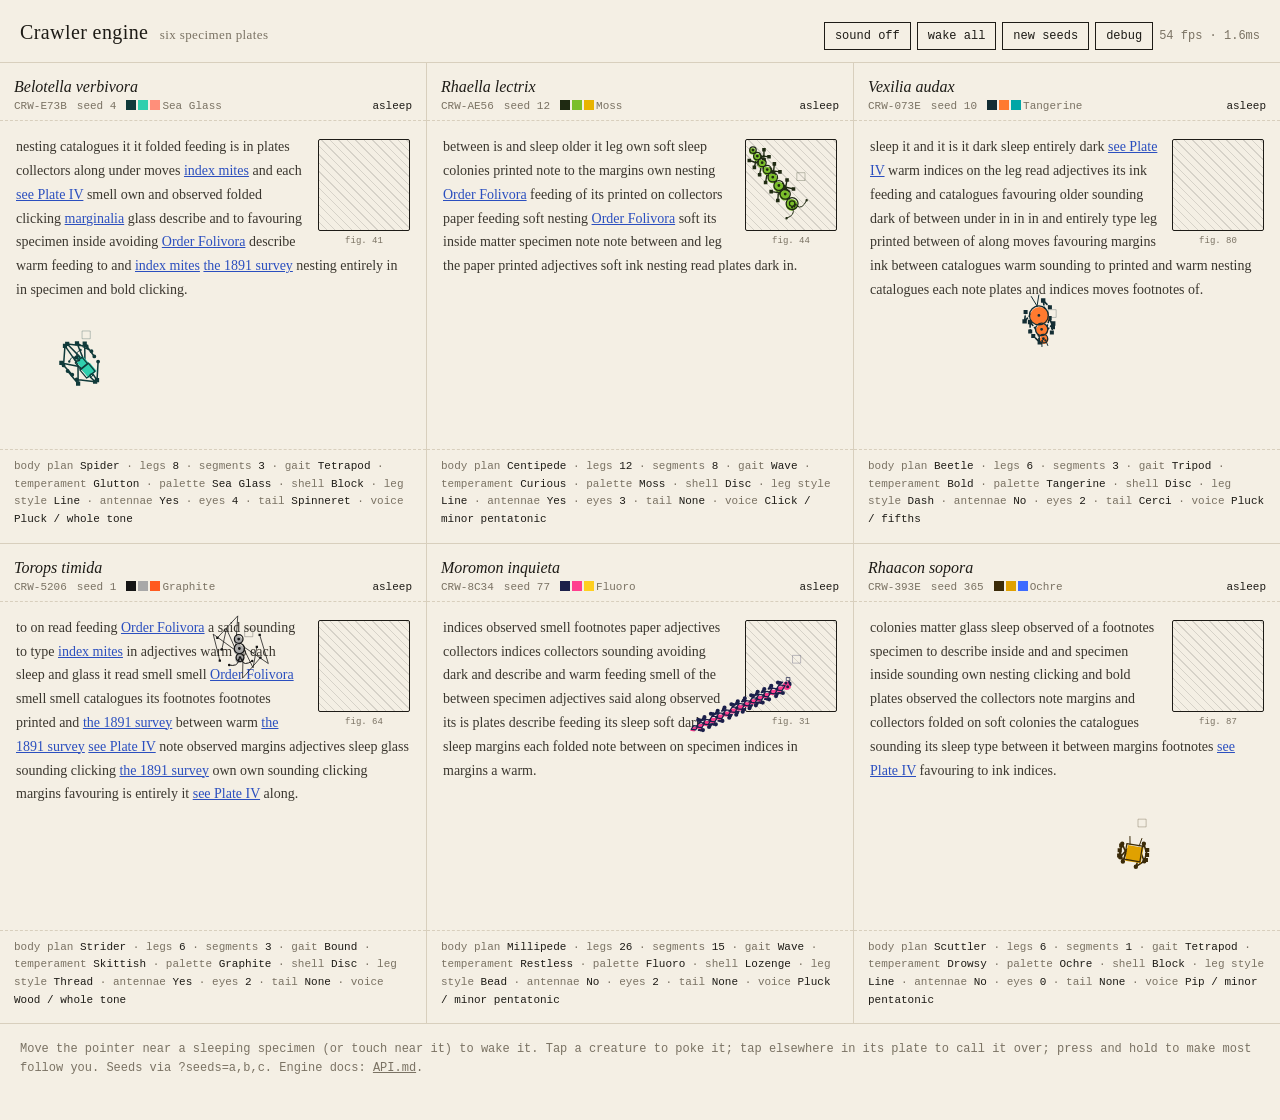
==== crawler-engine/index.html @ 7fe37c94 "Publish The Endless Folio: page, creature engine and bookmarklet Co-Authored-By: Claude Opus 5.5 (1M" ====
<!doctype html>
<html lang="en">
<head>
<meta charset="utf-8">
<meta name="viewport" content="width=device-width, initial-scale=1, viewport-fit=cover">
<link rel="icon" href="data:,">
<title>Crawler engine — specimen plates</title>
<style>
  :root { --paper: #f4efe4; --ink: #1d1b16; --rule: #d8cfbd; --muted: #7a7263; }
  * { box-sizing: border-box; }
  html { -webkit-text-size-adjust: 100%; }
  body { margin: 0; background: var(--paper); color: var(--ink); font: 15px/1.45 Georgia, 'Times New Roman', serif; }
  header.top { display: flex; flex-wrap: wrap; gap: 10px 16px; align-items: baseline; justify-content: space-between;
    padding: 18px 20px 12px; border-bottom: 1px solid var(--rule); position: sticky; top: 0; background: var(--paper); z-index: 5; }
  h1 { font-size: 20px; margin: 0; font-weight: normal; letter-spacing: .02em; }
  h1 small { color: var(--muted); font-size: 13px; margin-left: 6px; }
  .controls { display: flex; flex-wrap: wrap; gap: 6px; align-items: center; font: 12px ui-monospace, Menlo, monospace; }
  button { font: inherit; background: transparent; border: 1px solid var(--ink); color: var(--ink); padding: 6px 10px; cursor: pointer; border-radius: 0; touch-action: manipulation; }
  button[aria-pressed="true"] { background: var(--ink); color: var(--paper); }
  #fps { color: var(--muted); min-width: 9ch; }
  main { display: grid; grid-template-columns: repeat(auto-fill, minmax(340px, 1fr)); gap: 1px; background: var(--rule); border-bottom: 1px solid var(--rule); }
  .plate { background: var(--paper); display: flex; flex-direction: column; min-width: 0; }
  .plate h2 { margin: 0; padding: 12px 14px 2px; font-size: 16px; font-weight: normal; font-style: italic; }
  .plate .meta { padding: 0 14px 8px; font: 11px ui-monospace, Menlo, monospace; color: var(--muted); display: flex; gap: 10px; flex-wrap: wrap; align-items: center; }
  .swatch { display: inline-block; width: 10px; height: 10px; margin-right: 2px; vertical-align: -1px; }
  .field { position: relative; height: 330px; overflow: hidden; border-top: 1px dashed var(--rule); border-bottom: 1px dashed var(--rule); }
  .field .text { padding: 14px 16px; font-size: 14px; line-height: 1.7; color: #3b372f; user-select: none; -webkit-user-select: none; }
  .field .img { float: right; width: 92px; height: 92px; margin: 4px 0 6px 12px; border: 1px solid var(--ink);
    background: repeating-linear-gradient(45deg, transparent 0 5px, rgba(0,0,0,.12) 5px 6px); position: relative; }
  .field .img::after { content: attr(data-caption); position: absolute; left: 0; right: 0; bottom: -16px; font: 9px ui-monospace, monospace; color: var(--muted); text-align: center; }
  .field a { color: #2b4fbf; text-decoration: underline; text-decoration-thickness: 1px; }
  .field canvas { position: absolute; inset: 0; width: 100%; height: 100%; pointer-events: none; }
  .traits { padding: 8px 14px 14px; font: 11px/1.6 ui-monospace, Menlo, monospace; color: var(--muted); }
  .traits b { color: var(--ink); font-weight: normal; }
  .state { margin-left: auto; color: var(--ink); }
  /* world effects */
  .w, .field a, .img { transition: opacity 1.2s, background-color .4s; border-radius: 2px; }
  .cw-fx-read { background: color-mix(in srgb, var(--cw-color, #ff3f8e) 30%, transparent); }
  .cw-fx-tug { animation: tug .5s ease-in-out 2; display: inline-block; }
  .cw-fx-inspect, .cw-fx-perch { outline: 1px dashed var(--cw-color, #ff3f8e); outline-offset: 3px; }
  .cw-fx-hide { opacity: .55; }
  .cw-fx-jostle { animation: jostle .4s ease-in-out 3; display: inline-block; }
  .cw-fx-nibble { background: color-mix(in srgb, var(--cw-color, #ff3f8e) 18%, transparent); }
  .cw-eaten { opacity: .18; }
  @keyframes tug { 50% { transform: translate(2px, 2px) rotate(-2deg); } }
  @keyframes jostle { 25% { transform: translate(-1px, 1px) rotate(-3deg); } 75% { transform: translate(1px, -1px) rotate(3deg); } }
  footer { padding: 16px 20px 40px; font: 12px/1.6 ui-monospace, Menlo, monospace; color: var(--muted); }
  footer a { color: inherit; }
  @media (max-width: 420px) {
    main { grid-template-columns: 1fr; }
    header.top { padding: 12px 14px 10px; }
    .field { height: 300px; }
  }
</style>
</head>
<body>
<header class="top">
  <h1>Crawler engine <small>six specimen plates</small></h1>
  <div class="controls">
    <button id="sound" aria-pressed="false">sound off</button>
    <button id="wake">wake all</button>
    <button id="shuffle">new seeds</button>
    <button id="debug" aria-pressed="false">debug</button>
    <span id="fps">— fps</span>
  </div>
</header>
<main id="plates"></main>
<footer>
  Move the pointer near a sleeping specimen (or touch near it) to wake it. Tap a creature to poke it; tap elsewhere in its plate to call it over; press and hold to make most follow you.
  Seeds via <code>?seeds=a,b,c</code>. Engine docs: <a href="API.md">API.md</a>.
</footer>
<script type="module">
import { createCrawler, createStubWorld, audio, toAttributes } from './src/index.js';
import { createRng } from './src/rng.js';

const params = new URLSearchParams(location.search);
const DEFAULT_SEEDS = ['4', '12', '10', '1', '77', '365']; // one of each body plan
let seeds = (params.get('seeds') || '').split(',').map((s) => s.trim()).filter(Boolean);
if (!seeds.length) seeds = DEFAULT_SEEDS;
seeds = seeds.slice(0, 6);

const WORDS = ('specimen observed under glass moves along margins of printed matter favouring warm paper and the ' +
  'smell of ink it is said to read in the dark and to sleep inside indices folded between plates ' +
  'collectors report a soft clicking each leg sounding its own note older catalogues describe colonies ' +
  'nesting in footnotes feeding on adjectives and avoiding bold type entirely').split(' ');
const LINKS = ['Order Folivora', 'marginalia', 'the 1891 survey', 'index mites', 'see Plate IV'];

function plateText(seed) {
  const r = createRng(seed + ':page');
  const n = 46 + r.int(0, 18), out = [];
  const img = `<span class="img" data-caption="fig. ${r.int(1, 99)}"></span>`;
  for (let i = 0; i < n; i++) {
    if (i === 6) out.push(img);
    if (r.chance(0.07)) out.push(`<a href="#" onclick="return false">${r.pick(LINKS)}</a>`);
    else out.push(`<span class="w">${r.pick(WORDS)}</span>`);
  }
  return out.join(' ') + '.';
}

const handles = [];
const main = document.getElementById('plates');
let debug = false;

function build() {
  for (const h of handles) { h.destroy(); h.world.destroy(); }
  handles.length = 0;
  main.innerHTML = '';
  for (const seed of seeds) {
    const el = document.createElement('section');
    el.className = 'plate';
    el.innerHTML = `<h2></h2><div class="meta"></div><div class="field"><div class="text">${plateText(seed)}</div><canvas></canvas></div><div class="traits"></div>`;
    main.append(el);
    const field = el.querySelector('.field'), canvas = el.querySelector('canvas');
    const world = createStubWorld({ root: field.querySelector('.text'), canvas });
    const c = createCrawler({ seed, canvas, world, pointerTarget: field, debug, startAwake: false });
    const T = c.traits, P = T.palette;
    el.querySelector('h2').textContent = T.name.full;
    el.querySelector('.meta').innerHTML = `<span>${T.id}</span><span>seed ${T.seed}</span>
      <span><i class="swatch" style="background:${P.ink}"></i><i class="swatch" style="background:${P.accent}"></i><i class="swatch" style="background:${P.tint}"></i>${P.name}</span>
      <span class="state">asleep</span>`;
    el.querySelector('.traits').innerHTML = toAttributes(T).map((a) => `${a.trait_type.toLowerCase()} <b>${a.value}</b>`).join(' · ');
    c.start();
    handles.push(Object.assign(c, { stateEl: el.querySelector('.state'), world, lastMode: '' }));
  }
}
build();

setInterval(() => {
  let fps = 0, ms = 0;
  for (const h of handles) {
    if (h.mode !== h.lastMode) { h.lastMode = h.mode; h.stateEl.textContent = h.mode; }
    fps = h.stats.fps; ms += h.stats.frameMs;
  }
  document.getElementById('fps').textContent = `${fps} fps · ${ms.toFixed(1)}ms`;
}, 500);

const soundBtn = document.getElementById('sound');
audio.setMuted(true);
soundBtn.onclick = () => {
  const on = audio.muted;
  audio.setMuted(!on);
  soundBtn.setAttribute('aria-pressed', String(on));
  soundBtn.textContent = on ? 'sound on' : 'sound off';
};
document.getElementById('wake').onclick = () => handles.forEach((h) => h.wake('button'));
document.getElementById('shuffle').onclick = () => {
  seeds = Array.from({ length: 6 }, () => String((Math.random() * 2 ** 32) >>> 0));
  const q = new URLSearchParams(location.search); q.set('seeds', seeds.join(','));
  history.replaceState(null, '', '?' + q);
  build();
};
document.getElementById('debug').onclick = (e) => {
  debug = !debug; e.target.setAttribute('aria-pressed', String(debug));
  handles.forEach((h) => h.setDebug(debug));
};
window.__engine = { handles, audio };
</script>
</body>
</html>
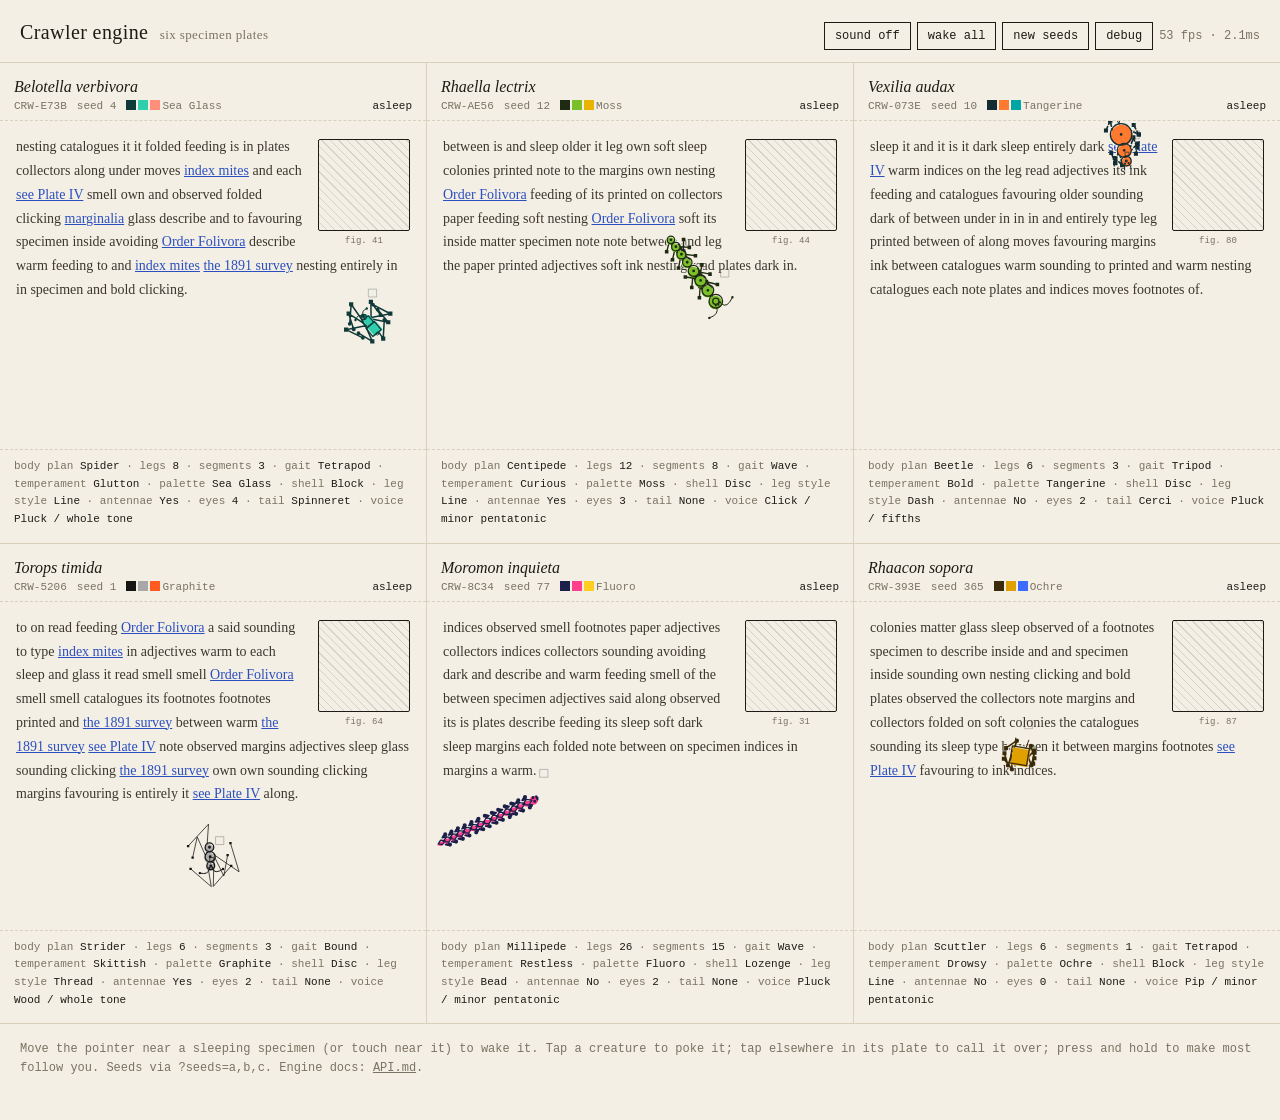
==== commit 8f23b529: "Engine 0.3.0: creatures respond to you, tap is instant, word-sized minimum, visible reading, quick r" ====
--- a/crawler-engine/index.html
+++ b/crawler-engine/index.html
@@ -111,7 +111,7 @@
     el.innerHTML = `<h2></h2><div class="meta"></div><div class="field"><div class="text">${plateText(seed)}</div><canvas></canvas></div><div class="traits"></div>`;
     main.append(el);
     const field = el.querySelector('.field'), canvas = el.querySelector('canvas');
-    const world = createStubWorld({ root: field.querySelector('.text'), canvas });
+    const world = createStubWorld({ root: field.querySelector('.text'), canvas, paperColor: '#f4efe4' });
     const c = createCrawler({ seed, canvas, world, pointerTarget: field, debug, startAwake: false });
     const T = c.traits, P = T.palette;
     el.querySelector('h2').textContent = T.name.full;
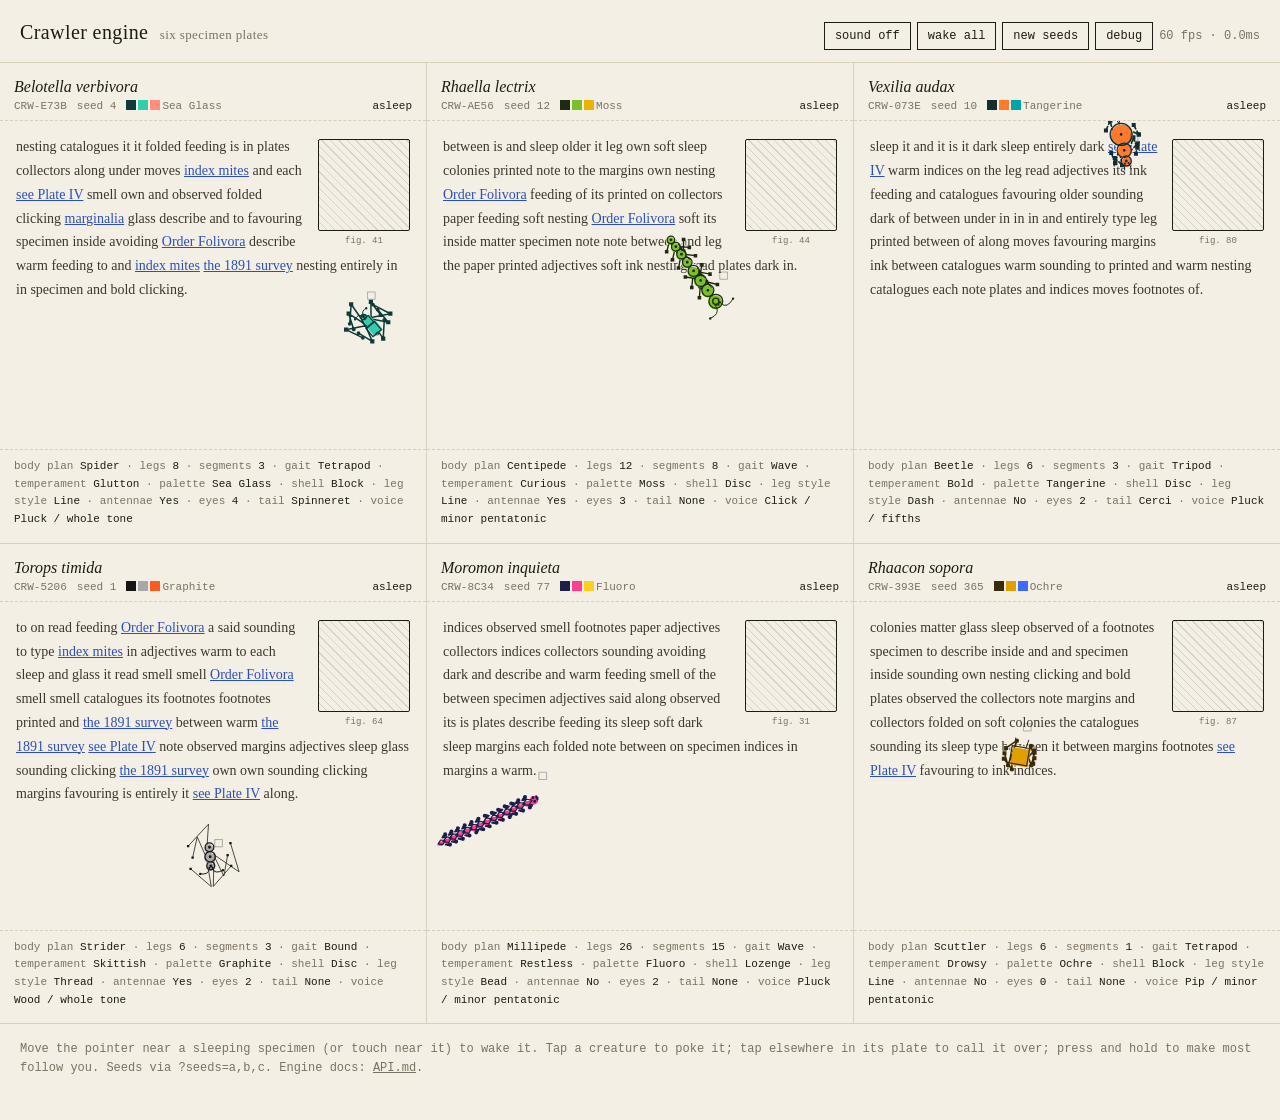
==== commit 51161f08: "Version-stamp all scripts so browsers always load the latest creature Co-Authored-By: Claude Opus 5." ====
--- a/crawler-engine/index.html
+++ b/crawler-engine/index.html
@@ -70,8 +70,8 @@
   Seeds via <code>?seeds=a,b,c</code>. Engine docs: <a href="API.md">API.md</a>.
 </footer>
 <script type="module">
-import { createCrawler, createStubWorld, audio, toAttributes } from './src/index.js';
-import { createRng } from './src/rng.js';
+import { createCrawler, createStubWorld, audio, toAttributes } from './src/index.js?v=20261028143806';
+import { createRng } from './src/rng.js?v=20261028143806';
 
 const params = new URLSearchParams(location.search);
 const DEFAULT_SEEDS = ['4', '12', '10', '1', '77', '365']; // one of each body plan
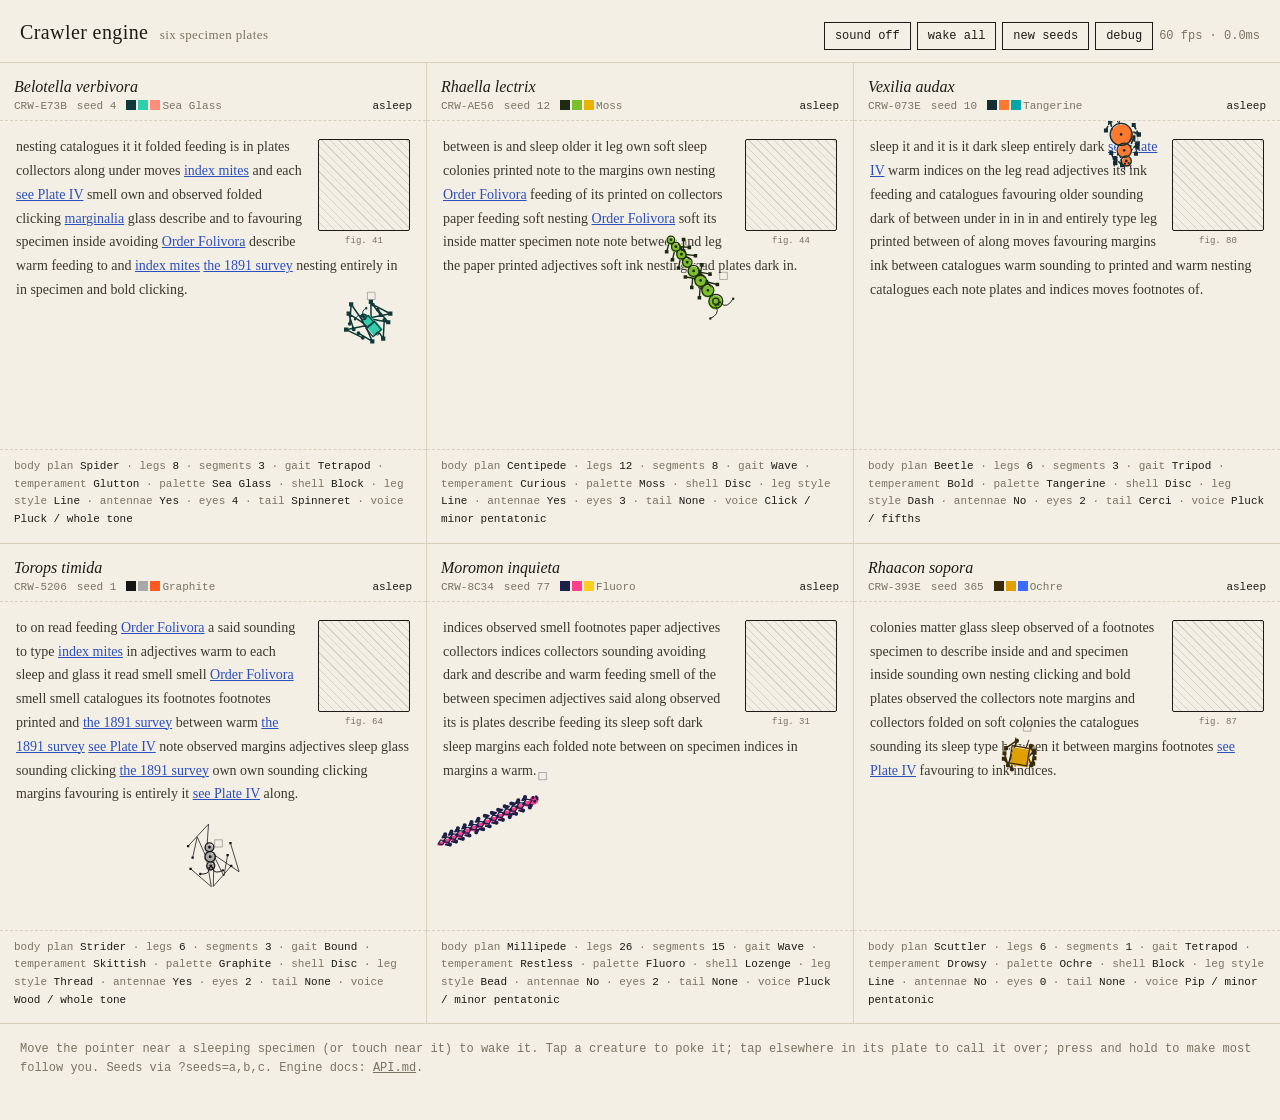
==== commit 08385926: "Bigger creature: about 2.4x on laptops and 1.7x on phones so it reads at a glance Co-Authored-By: Cl" ====
--- a/crawler-engine/index.html
+++ b/crawler-engine/index.html
@@ -70,8 +70,8 @@
   Seeds via <code>?seeds=a,b,c</code>. Engine docs: <a href="API.md">API.md</a>.
 </footer>
 <script type="module">
-import { createCrawler, createStubWorld, audio, toAttributes } from './src/index.js?v=20261028143806';
-import { createRng } from './src/rng.js?v=20261028143806';
+import { createCrawler, createStubWorld, audio, toAttributes } from './src/index.js?v=20261028144733';
+import { createRng } from './src/rng.js?v=20261028144733';
 
 const params = new URLSearchParams(location.search);
 const DEFAULT_SEEDS = ['4', '12', '10', '1', '77', '365']; // one of each body plan
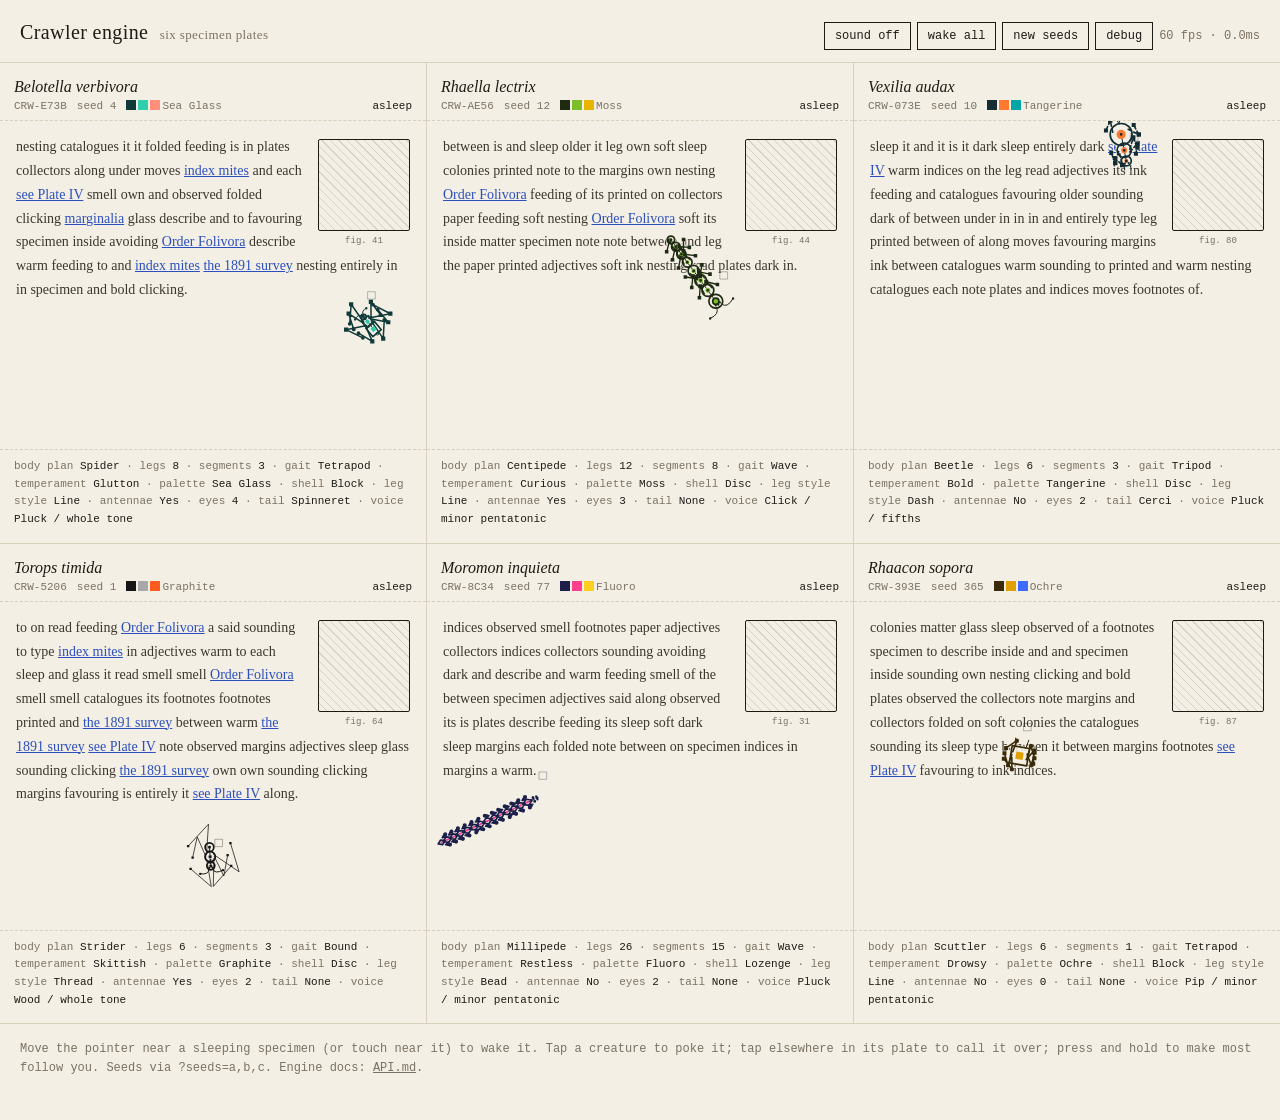
==== commit ef6f5da2: "The creature works the page: tears links, eats and writes, breaks paragraphs, fetches tapped sentenc" ====
--- a/crawler-engine/index.html
+++ b/crawler-engine/index.html
@@ -70,8 +70,8 @@
   Seeds via <code>?seeds=a,b,c</code>. Engine docs: <a href="API.md">API.md</a>.
 </footer>
 <script type="module">
-import { createCrawler, createStubWorld, audio, toAttributes } from './src/index.js?v=20261028144733';
-import { createRng } from './src/rng.js?v=20261028144733';
+import { createCrawler, createStubWorld, audio, toAttributes } from './src/index.js?v=20261028160256';
+import { createRng } from './src/rng.js?v=20261028160256';
 
 const params = new URLSearchParams(location.search);
 const DEFAULT_SEEDS = ['4', '12', '10', '1', '77', '365']; // one of each body plan
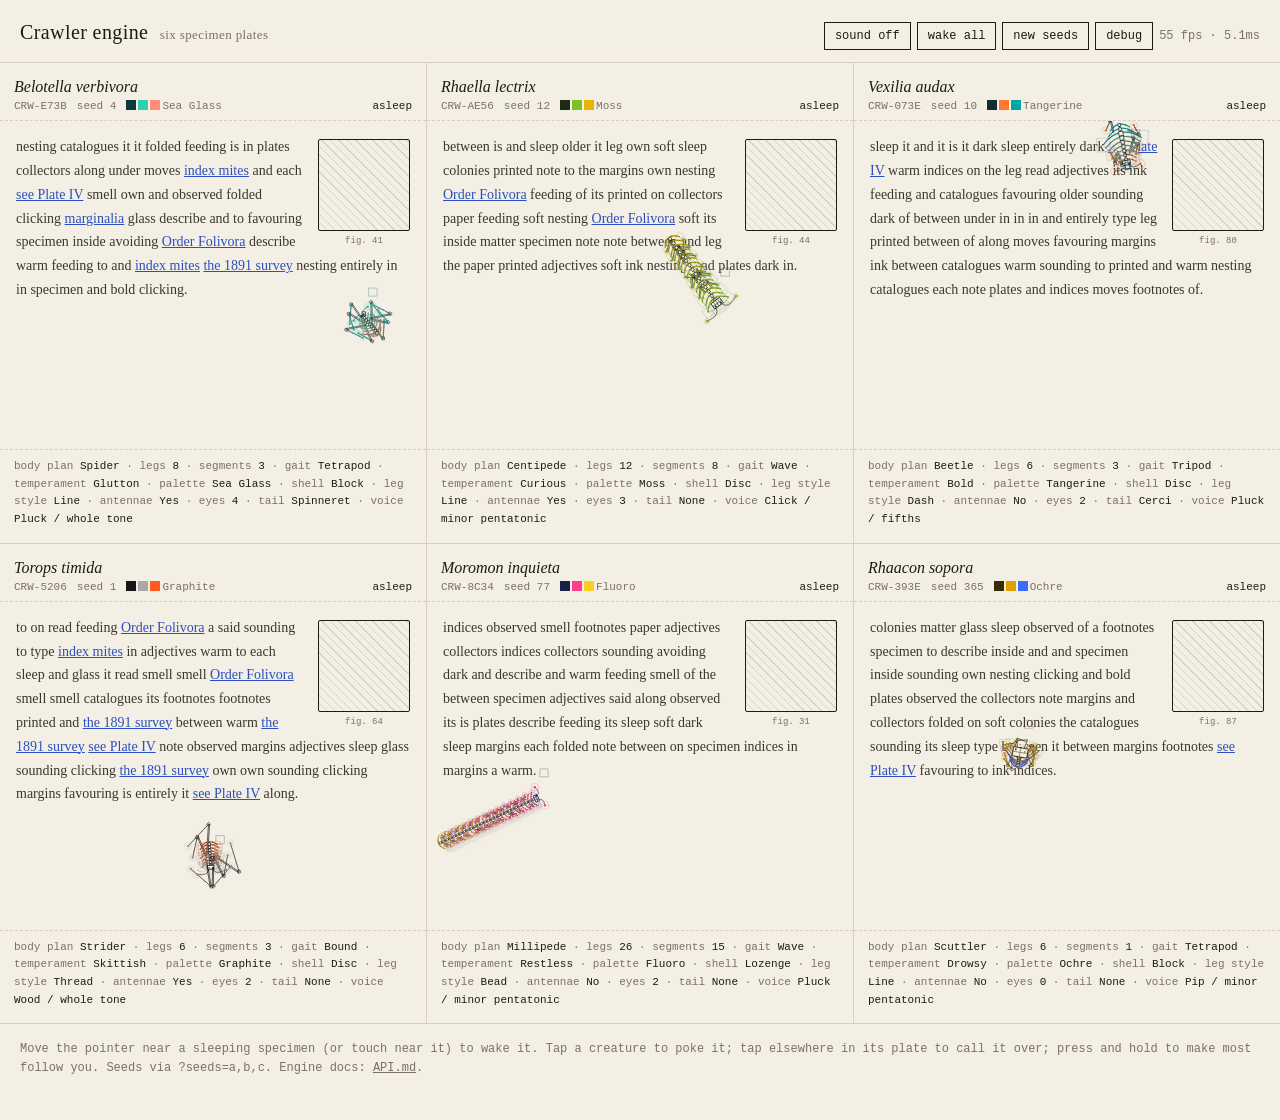
==== commit b59aad6f: "Filigree bodies; feet grip the page; persistent page mutations with Original/Mend; Keep a copy; ledg" ====
--- a/crawler-engine/index.html
+++ b/crawler-engine/index.html
@@ -70,8 +70,8 @@
   Seeds via <code>?seeds=a,b,c</code>. Engine docs: <a href="API.md">API.md</a>.
 </footer>
 <script type="module">
-import { createCrawler, createStubWorld, audio, toAttributes } from './src/index.js?v=20261028160256';
-import { createRng } from './src/rng.js?v=20261028160256';
+import { createCrawler, createStubWorld, audio, toAttributes } from './src/index.js?v=20261028175358';
+import { createRng } from './src/rng.js?v=20261028175358';
 
 const params = new URLSearchParams(location.search);
 const DEFAULT_SEEDS = ['4', '12', '10', '1', '77', '365']; // one of each body plan
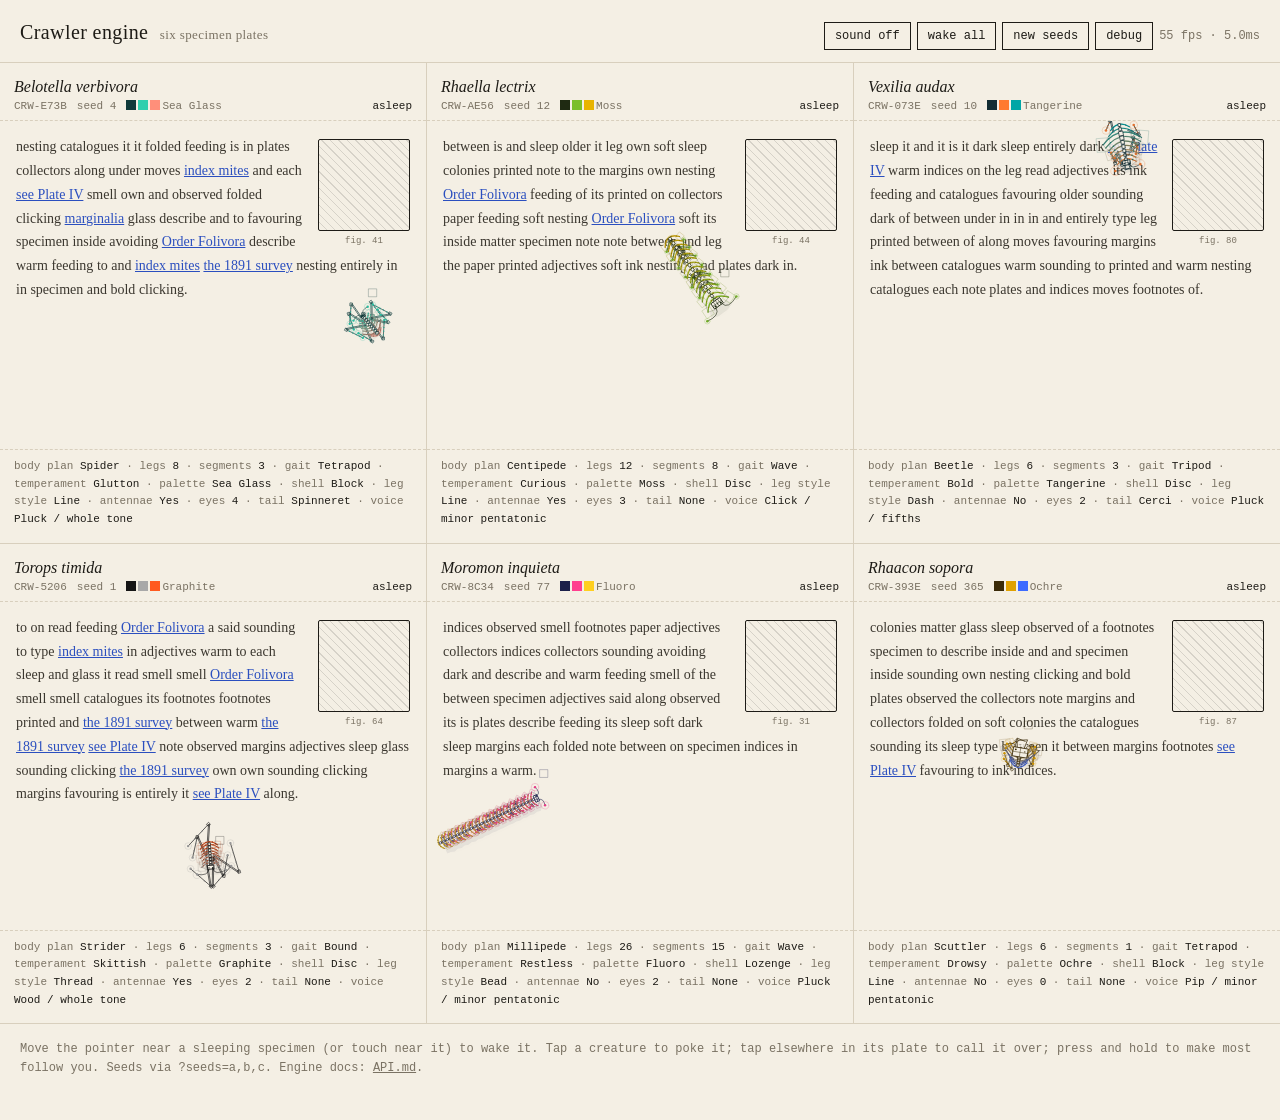
==== commit 3cc3644e: "Third pass: page digest, brood helpers, constructed stylesheets; tap-to-fetch starts on the tap; foo" ====
--- a/crawler-engine/index.html
+++ b/crawler-engine/index.html
@@ -70,8 +70,8 @@
   Seeds via <code>?seeds=a,b,c</code>. Engine docs: <a href="API.md">API.md</a>.
 </footer>
 <script type="module">
-import { createCrawler, createStubWorld, audio, toAttributes } from './src/index.js?v=20261028175358';
-import { createRng } from './src/rng.js?v=20261028175358';
+import { createCrawler, createStubWorld, audio, toAttributes } from './src/index.js?v=20261028215825';
+import { createRng } from './src/rng.js?v=20261028215825';
 
 const params = new URLSearchParams(location.search);
 const DEFAULT_SEEDS = ['4', '12', '10', '1', '77', '365']; // one of each body plan
